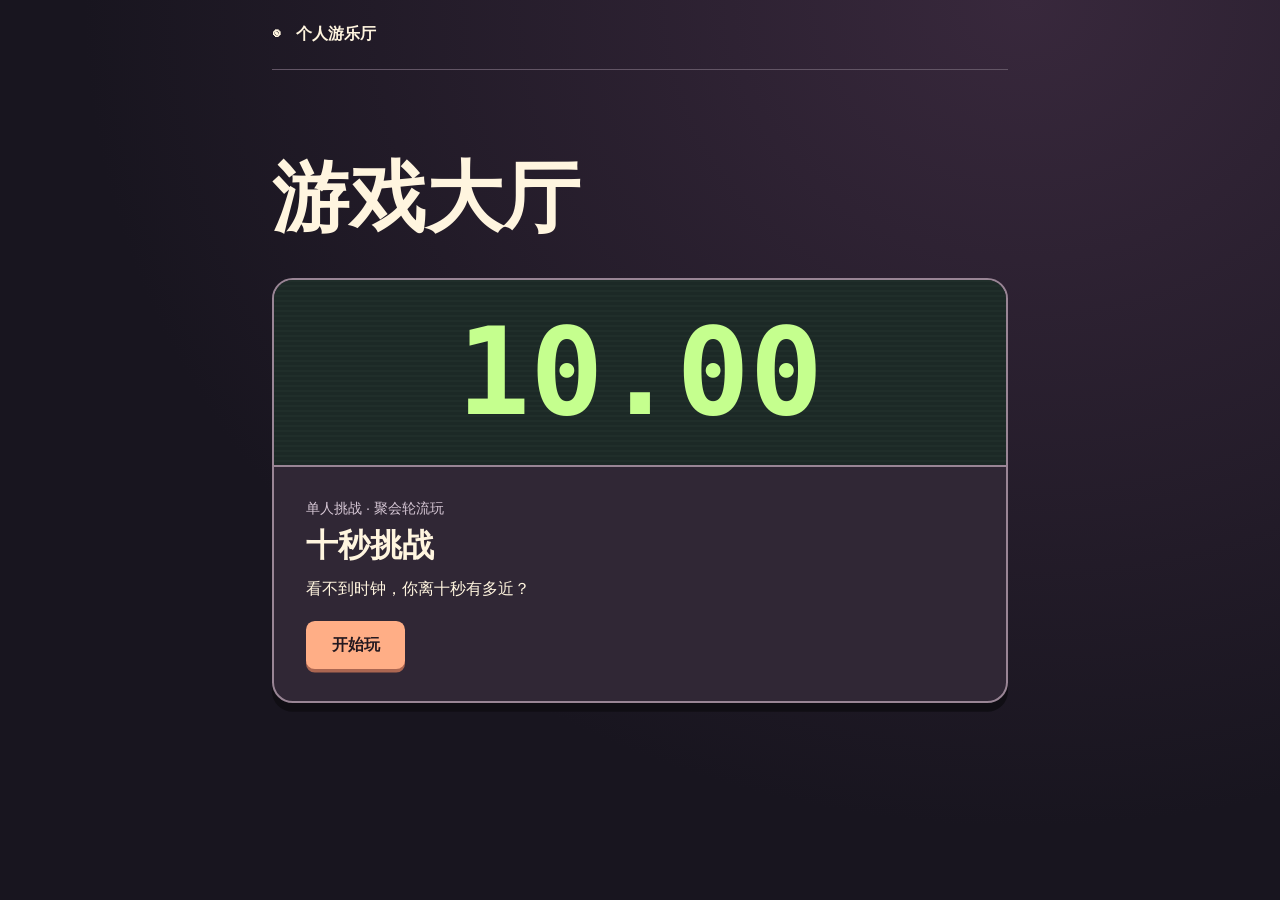
==== site/index.html @ 39f9feef "完成十秒挑战并保存首轮试玩记录" ====
<!doctype html>
<html lang="zh-CN">
<head>
  <meta charset="utf-8">
  <meta name="viewport" content="width=device-width,initial-scale=1">
  <title>个人游乐厅</title>
  <link rel="stylesheet" href="style.css">
</head>
<body>
  <header>◉　个人游乐厅</header>
  <main>
    <h1>游戏大厅</h1>
    <article>
      <div class="screen" aria-hidden="true">10.00</div>
      <div class="panel">
        <small>单人挑战 · 聚会轮流玩</small>
        <h2>十秒挑战</h2>
        <p>看不到时钟，你离十秒有多近？</p>
        <a class="button" href="game.html">开始玩</a>
      </div>
    </article>
  </main>
</body>
</html>
---- site/style.css ----
:root {
  color-scheme: dark;
  font-family: "Space Mono", "Microsoft YaHei", sans-serif;
  color: #fff5df;
  background: #18151f;
}
* { box-sizing: border-box; }
body { margin: 0; min-height: 100vh; background: radial-gradient(ellipse at 80% 0%, #38283c, transparent 65%); }
header, main { width: min(46rem, 90%); margin: auto; }
header { padding: 1.5rem 0; border-bottom: 1px solid #625565; font-weight: bold; }
header a { color: inherit; }
main { padding: clamp(1.8rem, 7vw, 4.8rem) 0 4rem; }
h1 { margin: 0 0 1rem; font-size: clamp(2.4rem, 8vw, 4.8rem); }
h2 { margin: .4rem 0; font-size: 2rem; }
p { line-height: 1.7; }
article, section { margin-top: 1.7rem; overflow: hidden; border: 2px solid #998595; border-radius: 1.3rem; background: #302735; box-shadow: 0 .55rem 0 #100e14; }
.screen { padding: 1.6rem .6rem; text-align: center; color: #c5ff8e; font: bold clamp(3.3rem, 15vw, 7.6rem)/1.1 Consolas, monospace; background: repeating-linear-gradient(0deg, #1c2926 0 3px, #202e2a 3px 5px); border-bottom: 2px solid #998595; overflow-wrap: anywhere; }
.panel { padding: clamp(1.2rem, 4vw, 2rem); }
.panel p { margin: .35rem 0 1.2rem; }
small { display: block; color: #d6c7d5; font-size: .9rem; }
.button { display: inline-block; padding: .85rem 1.6rem; border: 0; border-radius: .55rem; background: #ffae86; color: #241920; font: inherit; font-weight: bold; text-decoration: none; box-shadow: 0 .22rem 0 #ab6651; cursor: pointer; }
.button:hover { background: #ffc4a6; }
.button:active { transform: translateY(2px); }
:focus-visible { outline: 3px solid #beff89; outline-offset: 4px; }
button + small { margin-top: 1.15rem; }
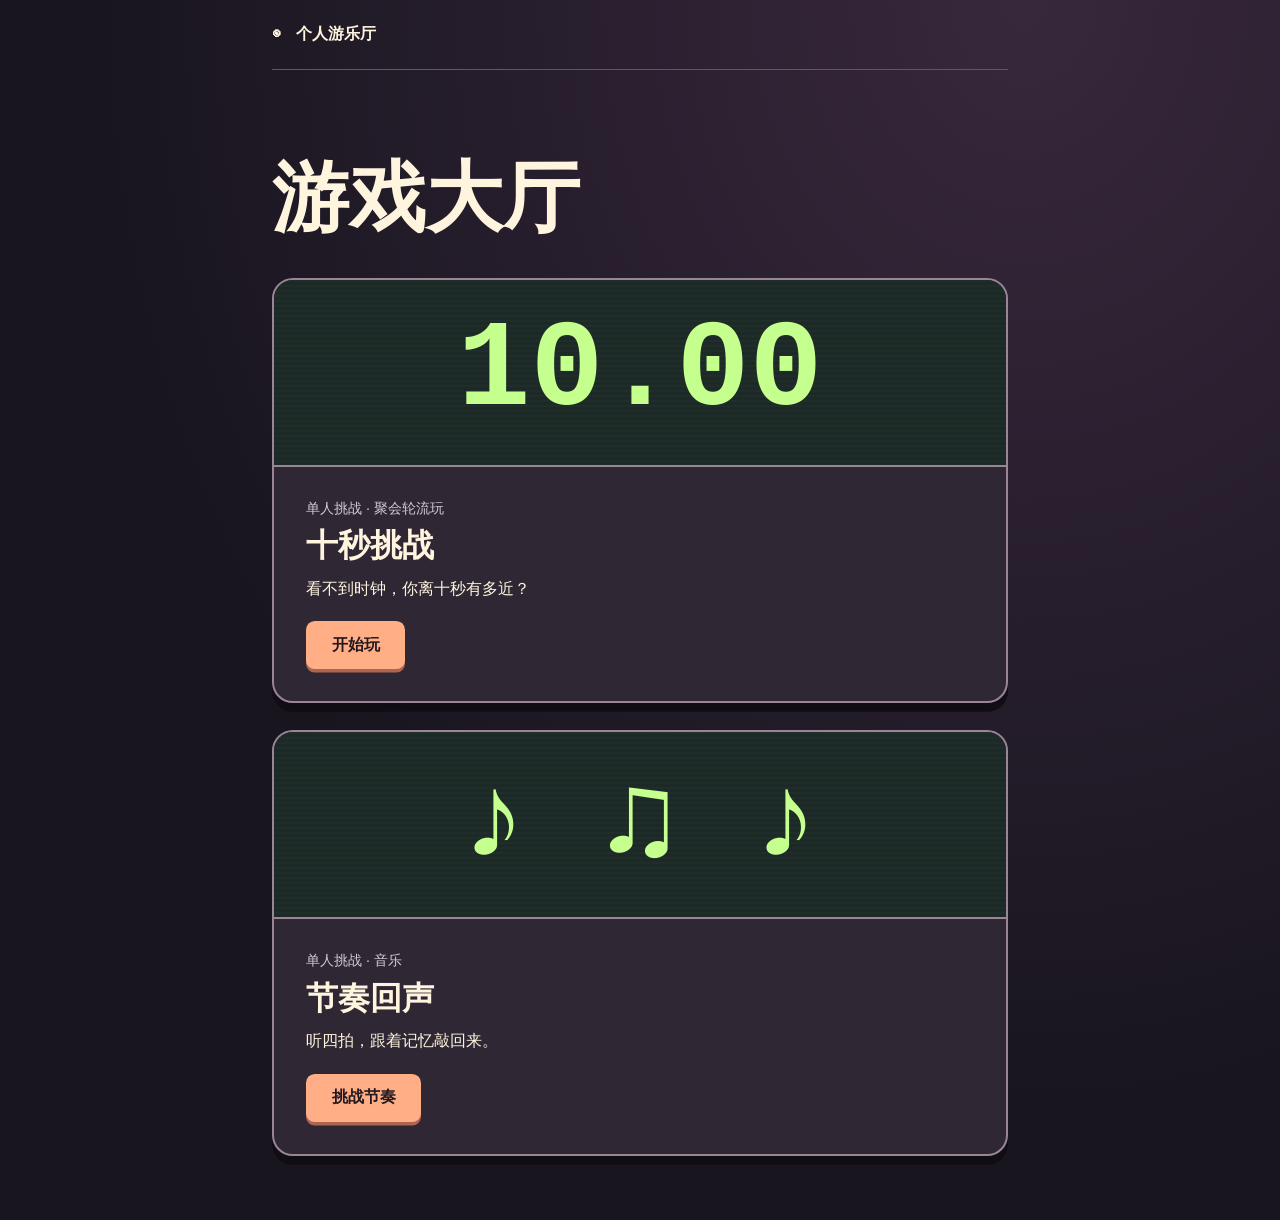
==== commit c13c4bcc: "添加节奏回声游戏与大厅入口" ====
--- a/site/index.html
+++ b/site/index.html
@@ -19,6 +19,15 @@
         <a class="button" href="game.html">开始玩</a>
       </div>
     </article>
+    <article>
+      <div class="screen" aria-hidden="true">♪ ♫ ♪</div>
+      <div class="panel">
+        <small>单人挑战 · 音乐</small>
+        <h2>节奏回声</h2>
+        <p>听四拍，跟着记忆敲回来。</p>
+        <a class="button" href="rhythm.html">挑战节奏</a>
+      </div>
+    </article>
   </main>
 </body>
 </html>
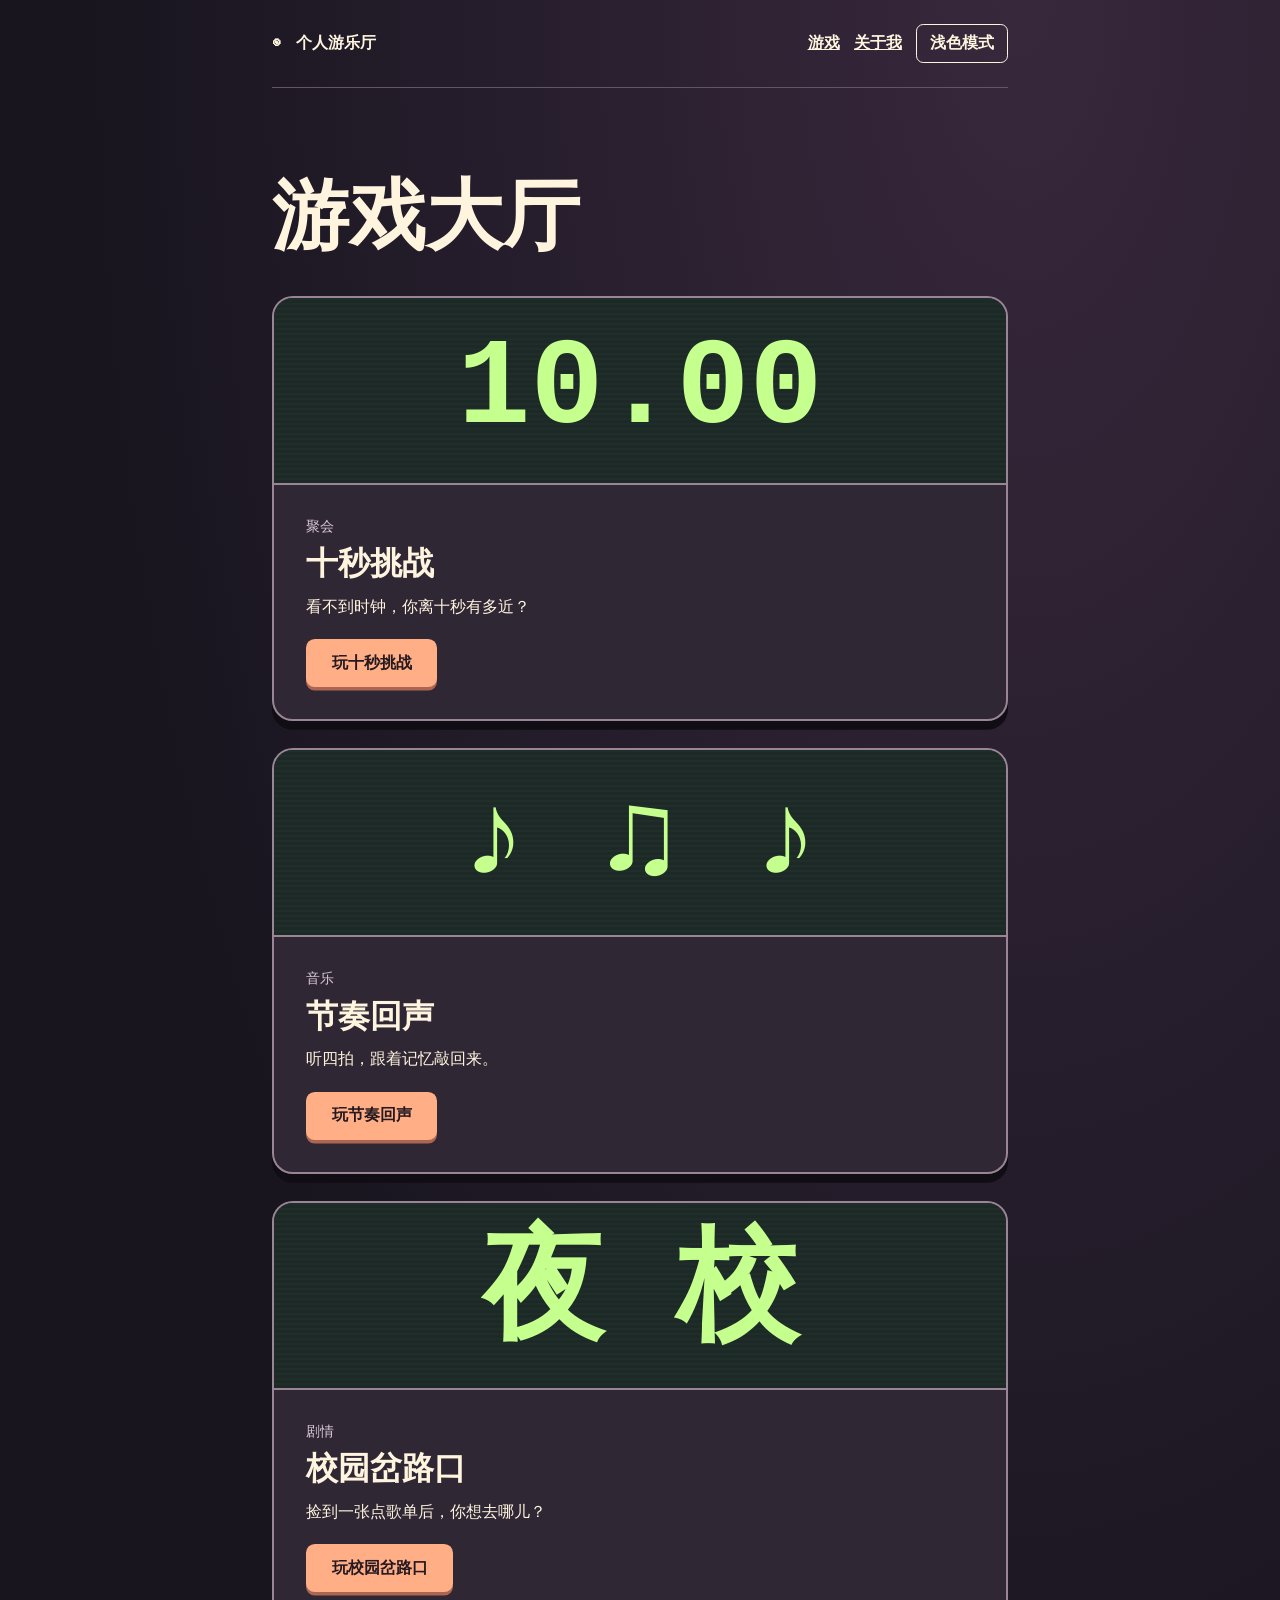
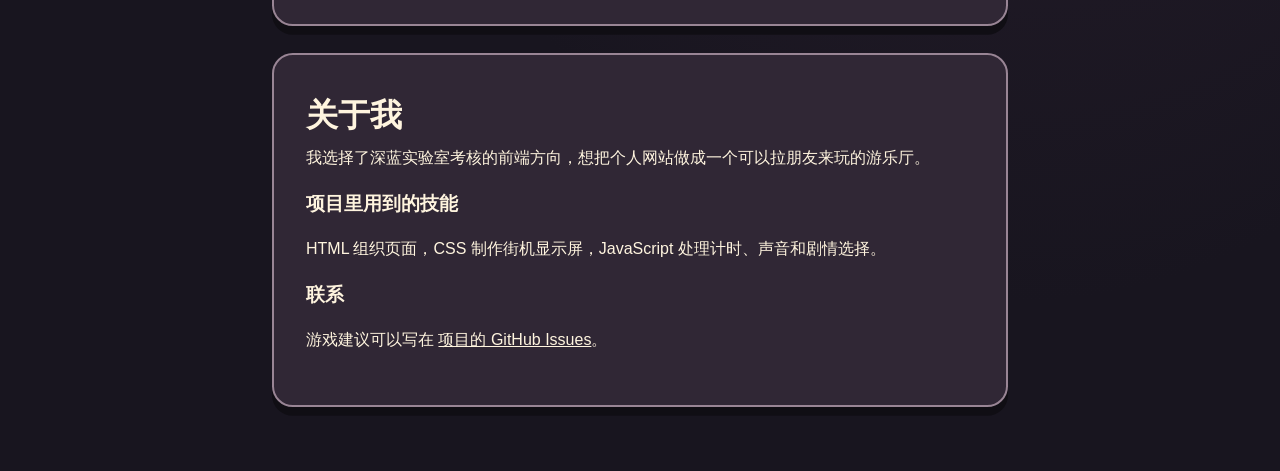
==== commit 3fa324da: "加入校园岔路口、个人介绍和可记忆的主题切换" ====
--- a/site/index.html
+++ b/site/index.html
@@ -1,33 +1,8 @@
 <!doctype html>
 <html lang="zh-CN">
-<head>
-  <meta charset="utf-8">
-  <meta name="viewport" content="width=device-width,initial-scale=1">
-  <title>个人游乐厅</title>
-  <link rel="stylesheet" href="style.css">
-</head>
+<head><meta charset="utf-8"><meta name="viewport" content="width=device-width,initial-scale=1"><title>个人游乐厅</title><link rel="stylesheet" href="style.css"><script defer src="projects.js"></script><script defer src="lobby.js"></script><script defer src="theme.js"></script></head>
 <body>
-  <header>◉　个人游乐厅</header>
-  <main>
-    <h1>游戏大厅</h1>
-    <article>
-      <div class="screen" aria-hidden="true">10.00</div>
-      <div class="panel">
-        <small>单人挑战 · 聚会轮流玩</small>
-        <h2>十秒挑战</h2>
-        <p>看不到时钟，你离十秒有多近？</p>
-        <a class="button" href="game.html">开始玩</a>
-      </div>
-    </article>
-    <article>
-      <div class="screen" aria-hidden="true">♪ ♫ ♪</div>
-      <div class="panel">
-        <small>单人挑战 · 音乐</small>
-        <h2>节奏回声</h2>
-        <p>听四拍，跟着记忆敲回来。</p>
-        <a class="button" href="rhythm.html">挑战节奏</a>
-      </div>
-    </article>
-  </main>
-</body>
-</html>
+<header class="nav"><strong>◉　个人游乐厅</strong><nav aria-label="主导航"><a href="#games">游戏</a><a href="#about">关于我</a><button id="theme" type="button" aria-pressed="false">浅色模式</button></nav></header>
+<main><h1 id="games">游戏大厅</h1><div id="projects"></div>
+<section id="about" class="panel"><h2>关于我</h2><p>我选择了深蓝实验室考核的前端方向，想把个人网站做成一个可以拉朋友来玩的游乐厅。</p><h3>项目里用到的技能</h3><p>HTML 组织页面，CSS 制作街机显示屏，JavaScript 处理计时、声音和剧情选择。</p><h3>联系</h3><p>游戏建议可以写在 <a href="https://github.com/WeiHaoxuan/personal-arcade/issues">项目的 GitHub Issues</a>。</p></section></main>
+</body></html>
--- a/site/style.css
+++ b/site/style.css
@@ -23,3 +23,13 @@
 .button:active { transform: translateY(2px); }
 :focus-visible { outline: 3px solid #beff89; outline-offset: 4px; }
 button + small { margin-top: 1.15rem; }
+.nav, nav, #choices, #filters { display:flex; flex-wrap:wrap; align-items:center; gap: .9rem; }
+.nav { justify-content:space-between; }
+nav button, #filters button { background: transparent; color:inherit; border:1px solid currentColor; border-radius:.45rem; padding:.5rem .8rem; cursor:pointer; font:inherit; }
+nav button[aria-pressed=true], #filters button[aria-pressed=true] { background:#c5ff8e; color:#1c2926; }
+a { color:inherit; }
+.light { color-scheme: light; background:#faf3e7; color:#302235; }
+.light body { background:linear-gradient(#ffead9, #faf3e7 38rem); }
+.light article, .light section { background:#fffaf0; border-color:#867686; box-shadow:0 .4rem 0 #cdbccb; }
+.light small { color:#564559; }
+.light :focus-visible { outline-color:#6e2c7b; }
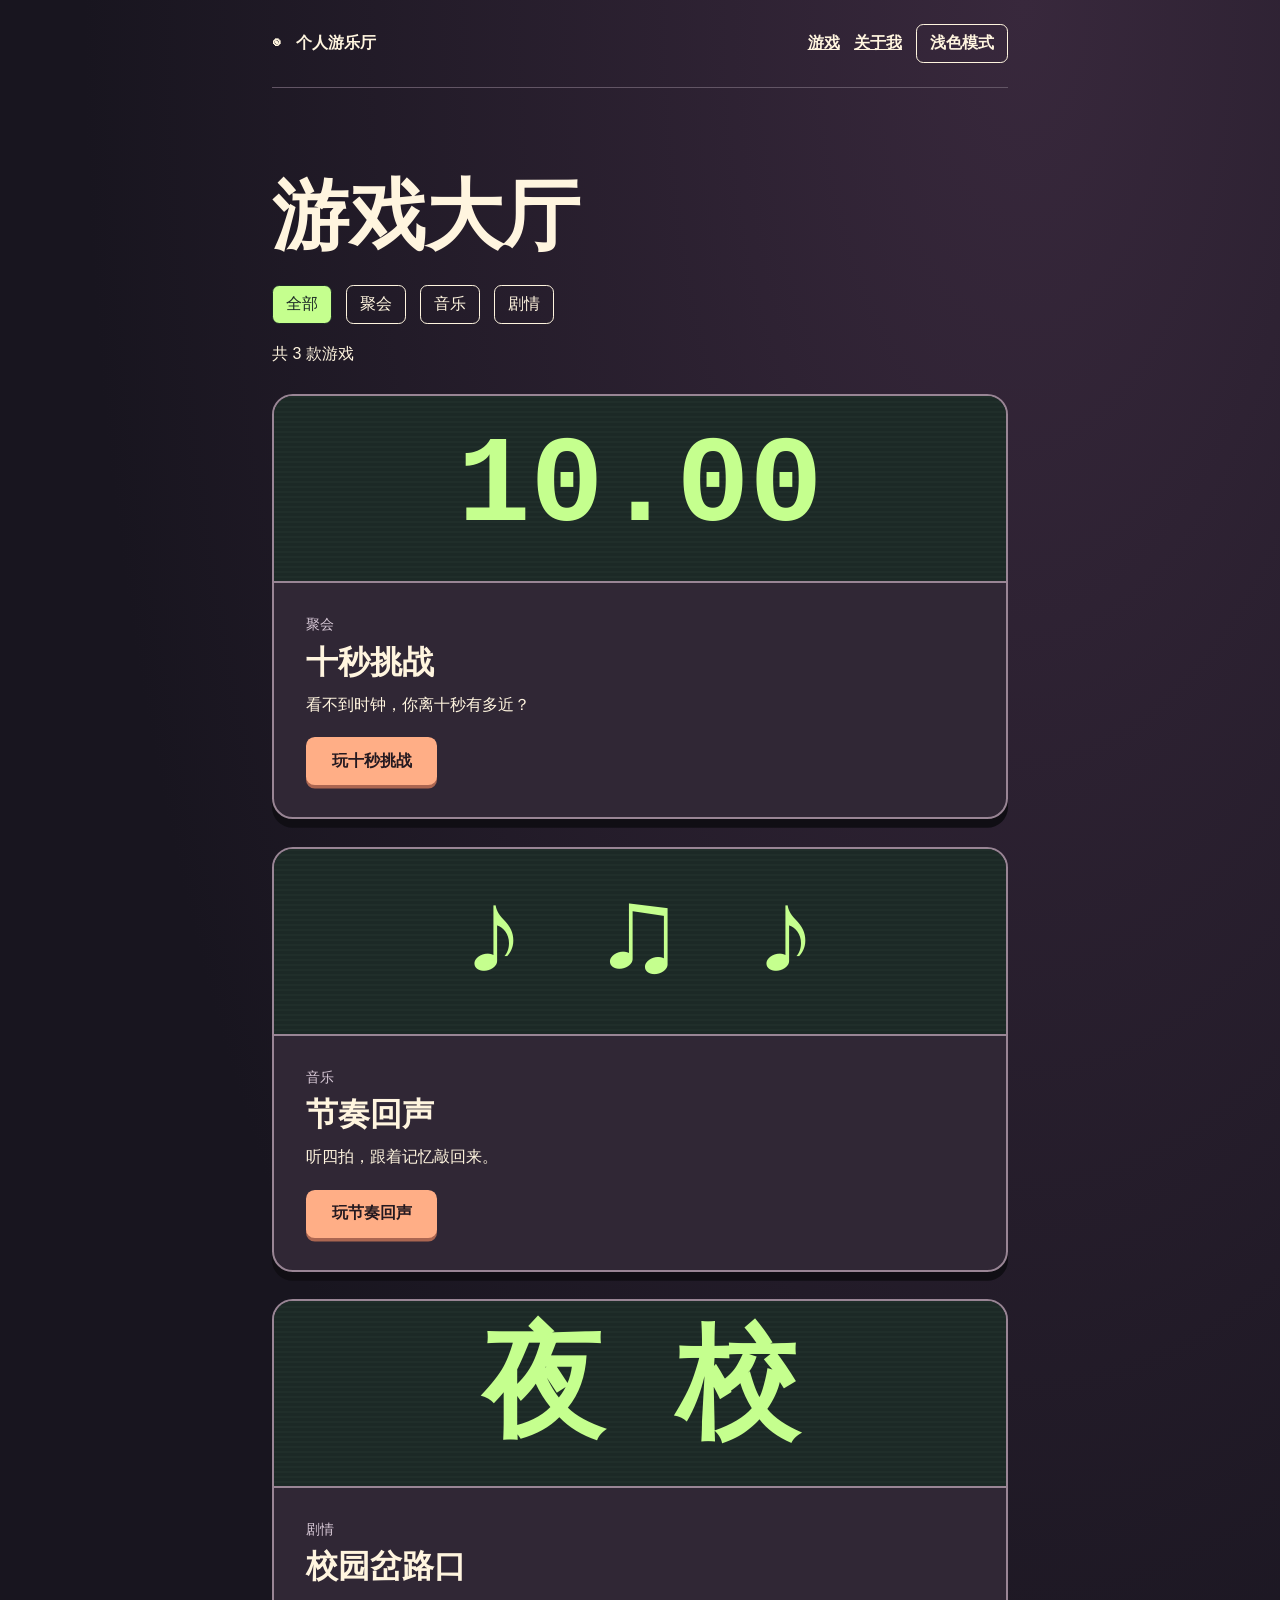
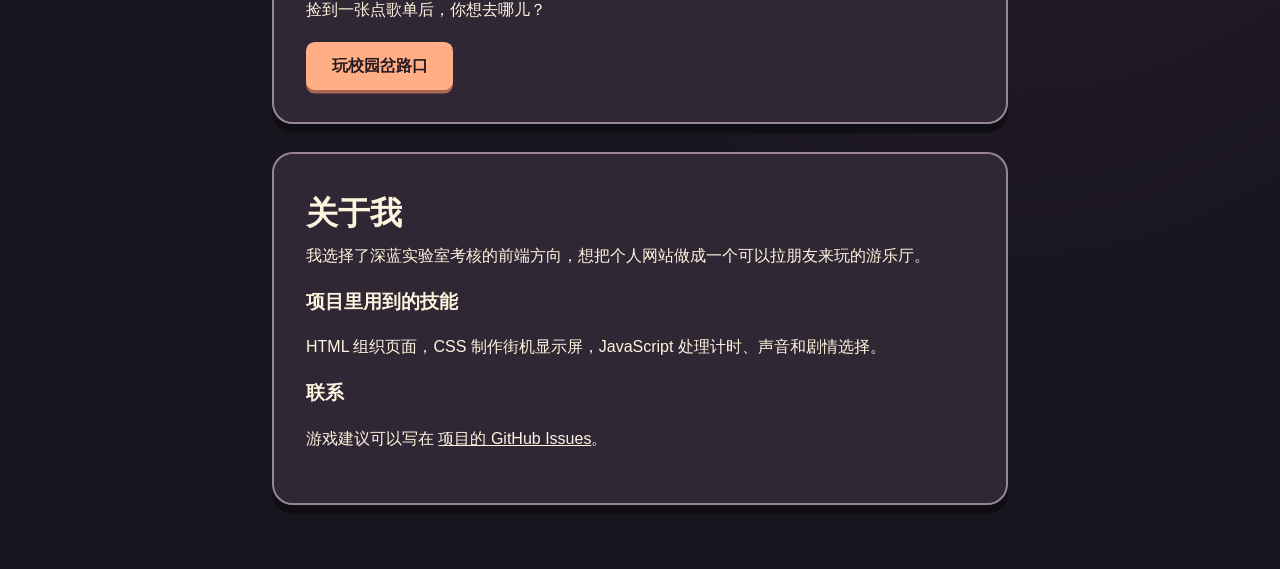
==== commit 45184b3f: "根据游戏分类筛选卡片并同步显示数量" ====
--- a/site/index.html
+++ b/site/index.html
@@ -3,6 +3,8 @@
 <head><meta charset="utf-8"><meta name="viewport" content="width=device-width,initial-scale=1"><title>个人游乐厅</title><link rel="stylesheet" href="style.css"><script defer src="projects.js"></script><script defer src="lobby.js"></script><script defer src="theme.js"></script></head>
 <body>
 <header class="nav"><strong>◉　个人游乐厅</strong><nav aria-label="主导航"><a href="#games">游戏</a><a href="#about">关于我</a><button id="theme" type="button" aria-pressed="false">浅色模式</button></nav></header>
-<main><h1 id="games">游戏大厅</h1><div id="projects"></div>
+<main><h1 id="games">游戏大厅</h1>
+<div id="filters" role="group" aria-label="游戏分类"></div>
+<p id="count" role="status"></p><div id="projects"></div>
 <section id="about" class="panel"><h2>关于我</h2><p>我选择了深蓝实验室考核的前端方向，想把个人网站做成一个可以拉朋友来玩的游乐厅。</p><h3>项目里用到的技能</h3><p>HTML 组织页面，CSS 制作街机显示屏，JavaScript 处理计时、声音和剧情选择。</p><h3>联系</h3><p>游戏建议可以写在 <a href="https://github.com/WeiHaoxuan/personal-arcade/issues">项目的 GitHub Issues</a>。</p></section></main>
 </body></html>
